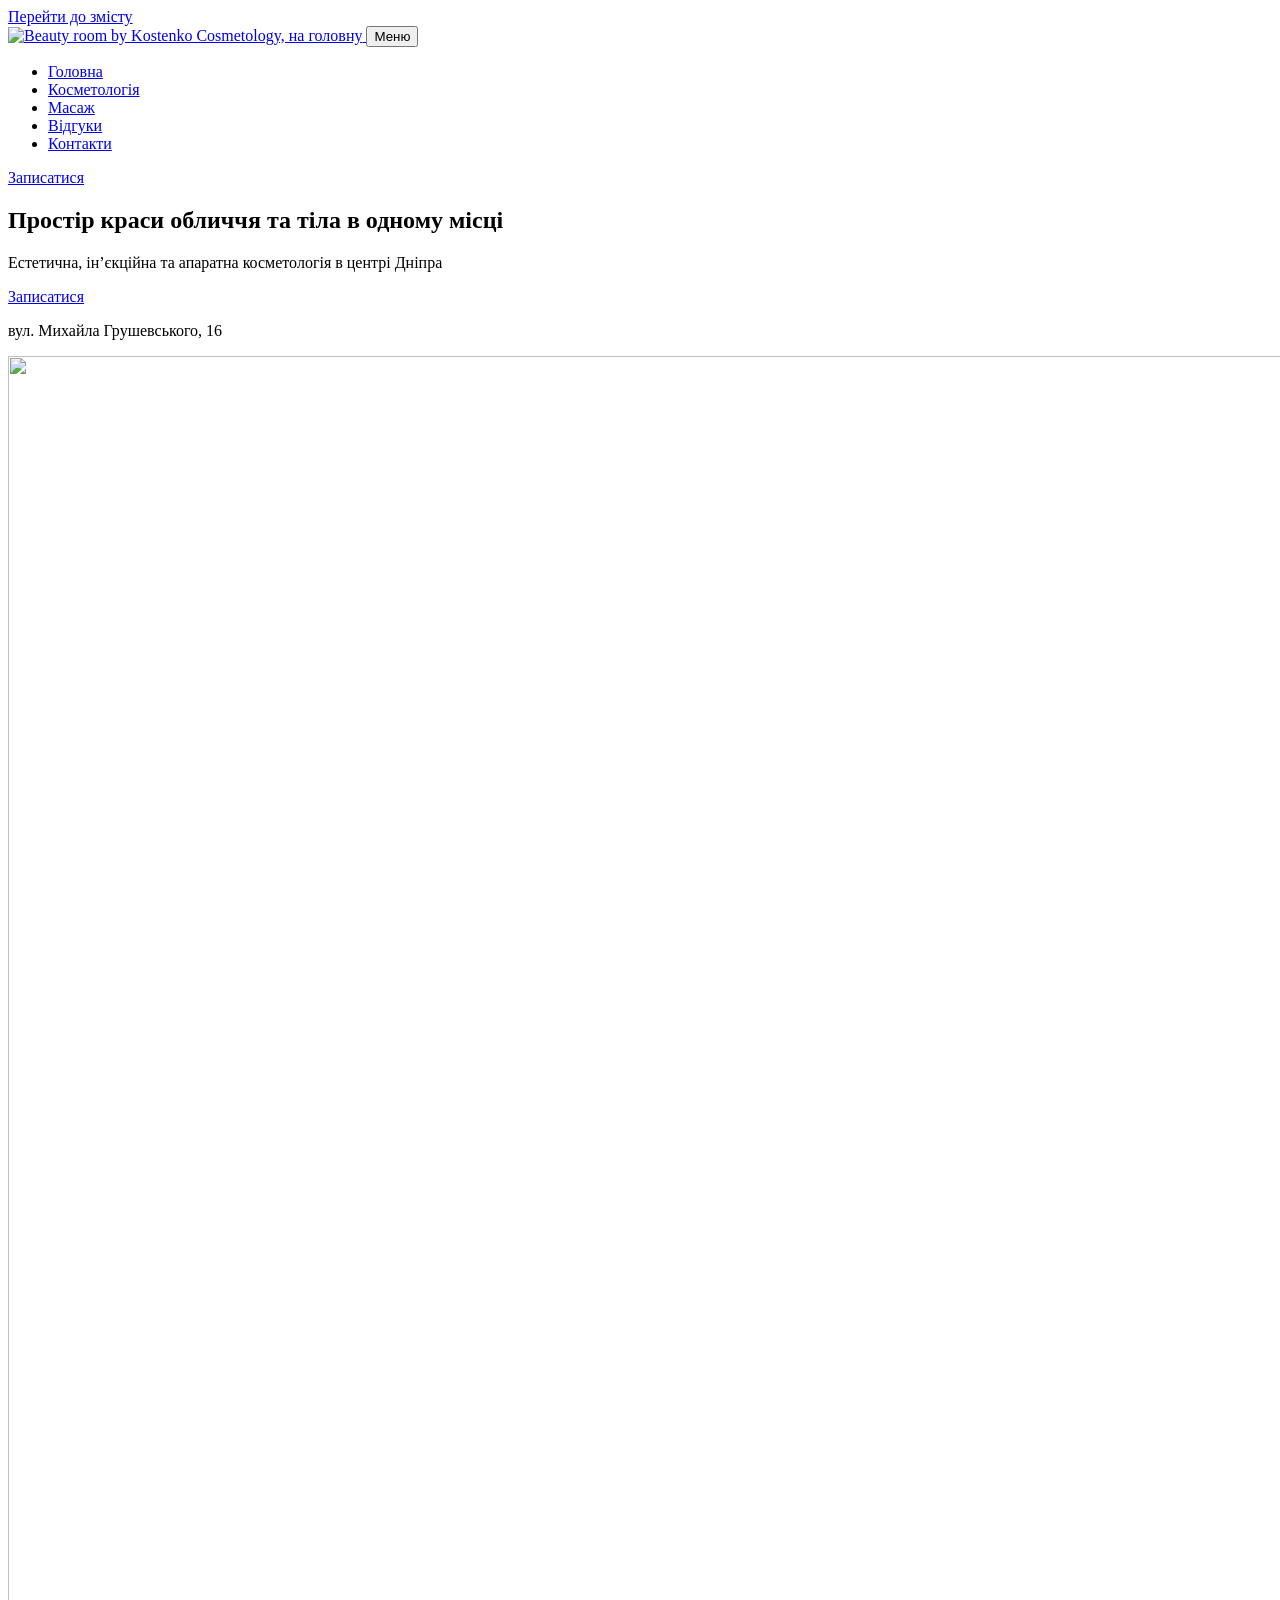
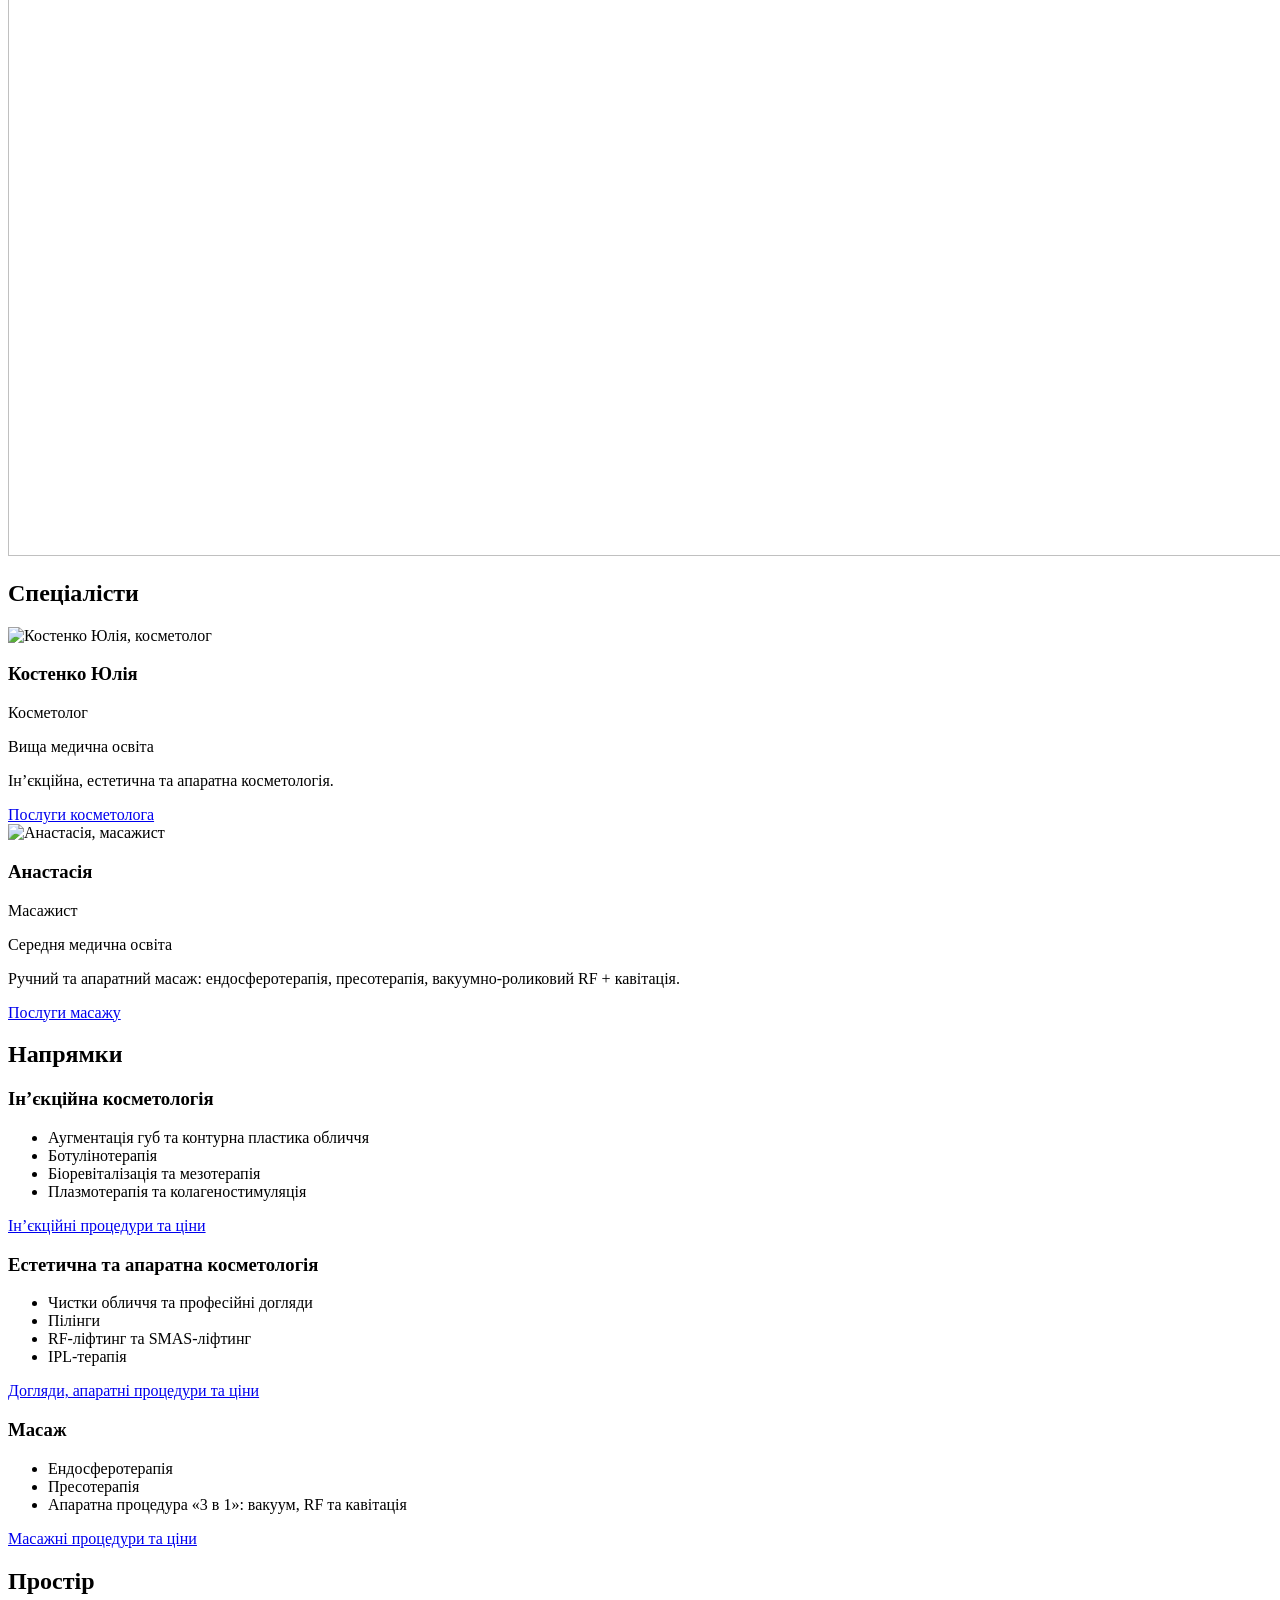
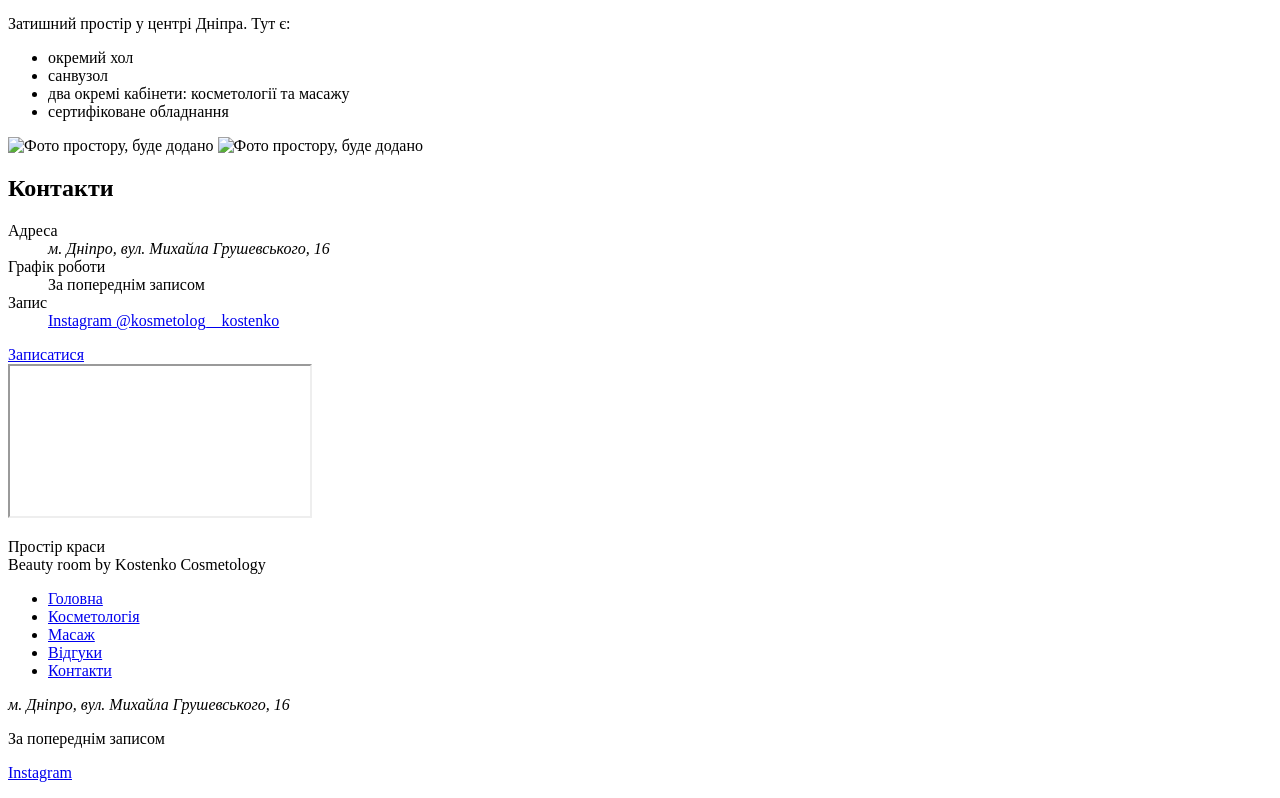
==== index.html @ b7d463d9 "Add files via upload" ====
<!DOCTYPE html>
<html lang="uk">
<head>
  <meta charset="utf-8">
  <meta name="viewport" content="width=device-width, initial-scale=1">
  <title>Косметологія та масаж у центрі Дніпра | Beauty room by Kostenko Cosmetology</title>
  <meta name="description" content="Простір краси обличчя та тіла в одному місці. Естетична, ін’єкційна та апаратна косметологія і масаж у центрі Дніпра, вул. Михайла Грушевського, 16.">
  <meta name="theme-color" content="#236B52">

  <meta property="og:type" content="website">
  <meta property="og:locale" content="uk_UA">
  <meta property="og:site_name" content="Простір краси «Beauty room by Kostenko Cosmetology»">
  <meta property="og:title" content="Простір краси обличчя та тіла в одному місці">
  <meta property="og:description" content="Естетична, ін’єкційна та апаратна косметологія в центрі Дніпра. Масаж. Запис в Instagram.">
  <!-- TODO: после выбора домена добавить og:url, og:image (абсолютные адреса) и canonical -->

  <link rel="icon" href="favicon.svg" type="image/svg+xml">
  <link rel="preconnect" href="https://fonts.googleapis.com">
  <link rel="preconnect" href="https://fonts.gstatic.com" crossorigin>
  <link href="https://fonts.googleapis.com/css2?family=Commissioner:wght@400;500;600&family=Oranienbaum&display=swap" rel="stylesheet">
  <link rel="stylesheet" href="css/style.css">

  <script>document.documentElement.classList.add('js');</script>
  <script src="js/main.js" defer></script>

  <script type="application/ld+json">
  {
    "@context": "https://schema.org",
    "@type": "BeautySalon",
    "name": "Простір краси «Beauty room by Kostenko Cosmetology»",
    "address": {
      "@type": "PostalAddress",
      "streetAddress": "вул. Михайла Грушевського, 16",
      "addressLocality": "Дніпро",
      "addressCountry": "UA"
    },
    "sameAs": ["https://www.instagram.com/kosmetolog__kostenko"]
  }
  </script>
</head>
<body>
  <a class="skip-link" href="#main">Перейти до змісту</a>

  <!-- Шапка: одинаковая на всех 5 страницах, меняется только aria-current -->
  <header class="site-header">
    <div class="container header-inner">
      <a class="logo" href="index.html">
        <img src="images/logo.png" alt="Beauty room by Kostenko Cosmetology, на головну" width="1800" height="1800">
      </a>
      <button class="nav-toggle" type="button" aria-expanded="false" aria-controls="site-nav">
        <span class="nav-toggle-bars" aria-hidden="true"></span>
        <span class="visually-hidden">Меню</span>
      </button>
      <nav class="site-nav" id="site-nav" aria-label="Основне меню">
        <ul>
          <li><a href="index.html" aria-current="page">Головна</a></li>
          <li><a href="cosmetology.html">Косметологія</a></li>
          <li><a href="massage.html">Масаж</a></li>
          <li><a href="reviews.html">Відгуки</a></li>
          <li><a href="contacts.html">Контакти</a></li>
        </ul>
      </nav>
      <a class="btn btn-gold header-cta" href="https://www.instagram.com/kosmetolog__kostenko" target="_blank" rel="noopener">Записатися</a>
    </div>
  </header>

  <main id="main">
    <section class="hero">
      <div class="container hero-inner">
        <div class="hero-text">
          <h1>Простір краси обличчя та&nbsp;тіла в&nbsp;одному місці</h1>
          <p class="hero-lead">Естетична, ін’єкційна та апаратна косметологія в&nbsp;центрі&nbsp;Дніпра</p>
          <a class="btn btn-gold btn-large" href="https://www.instagram.com/kosmetolog__kostenko" target="_blank" rel="noopener">Записатися</a>
          <p class="hero-address">вул. Михайла Грушевського, 16</p>
        </div>
        <div class="hero-mark" aria-hidden="true">
          <div class="logo-crop">
            <img src="images/logo.png" alt="" width="1800" height="1800">
          </div>
        </div>
      </div>
    </section>

    <section class="section" aria-labelledby="team-title">
      <div class="container">
        <h2 id="team-title">Спеціалісти</h2>
        <div class="team">
          <article class="person person-lead">
            <img src="images/yulia.jpg" alt="Костенко Юлія, косметолог" width="800" height="1000" loading="lazy">
            <div class="person-body">
              <h3>Костенко Юлія</h3>
              <p class="person-role">Косметолог</p>
              <p class="person-edu">Вища медична освіта</p>
              <p>Ін’єкційна, естетична та апаратна косметологія.</p>
              <a class="btn btn-primary" href="cosmetology.html">Послуги косметолога</a>
            </div>
          </article>
          <article class="person">
            <img src="images/anastasia.jpg" alt="Анастасія, масажист" width="800" height="1000" loading="lazy">
            <div class="person-body">
              <h3>Анастасія</h3>
              <p class="person-role">Масажист</p>
              <p class="person-edu">Середня медична освіта</p>
              <p>Ручний та апаратний масаж: ендосферотерапія, пресотерапія, вакуумно-роликовий RF&nbsp;+ кавітація.</p>
              <a class="btn btn-outline" href="massage.html">Послуги масажу</a>
            </div>
          </article>
        </div>
      </div>
    </section>

    <section class="section section-mint" aria-labelledby="services-title">
      <div class="container">
        <h2 id="services-title">Напрямки</h2>
        <div class="directions">
          <article class="direction">
            <h3>Ін’єкційна косметологія</h3>
            <ul>
              <li>Аугментація губ та контурна пластика обличчя</li>
              <li>Ботулінотерапія</li>
              <li>Біоревіталізація та мезотерапія</li>
              <li>Плазмотерапія та колагеностимуляція</li>
            </ul>
            <a class="text-link" href="cosmetology.html#injections">Ін’єкційні процедури та ціни</a>
          </article>
          <article class="direction">
            <h3>Естетична та апаратна косметологія</h3>
            <ul>
              <li>Чистки обличчя та професійні догляди</li>
              <li>Пілінги</li>
              <li><span class="nowrap">RF-ліфтинг</span> та <span class="nowrap">SMAS-ліфтинг</span></li>
              <li>IPL-терапія</li>
            </ul>
            <a class="text-link" href="cosmetology.html#aesthetic">Догляди, апаратні процедури та ціни</a>
          </article>
          <article class="direction">
            <h3>Масаж</h3>
            <ul>
              <li>Ендосферотерапія</li>
              <li>Пресотерапія</li>
              <li>Апаратна процедура «3&nbsp;в&nbsp;1»: вакуум, RF та кавітація</li>
            </ul>
            <a class="text-link" href="massage.html">Масажні процедури та ціни</a>
          </article>
        </div>
      </div>
    </section>

    <section class="section" aria-labelledby="space-title">
      <div class="container space">
        <div class="space-text">
          <h2 id="space-title">Простір</h2>
          <p>Затишний простір у&nbsp;центрі Дніпра. Тут є:</p>
          <ul class="space-list">
            <li>окремий хол</li>
            <li>санвузол</li>
            <li>два окремі кабінети: косметології та масажу</li>
            <li>сертифіковане обладнання</li>
          </ul>
        </div>
        <div class="space-photos">
          <img src="images/space-1.jpg" alt="Фото простору, буде додано" width="1200" height="900" loading="lazy">
          <img src="images/space-2.jpg" alt="Фото простору, буде додано" width="1200" height="900" loading="lazy">
        </div>
      </div>
    </section>

    <section class="section section-mint" aria-labelledby="contacts-title">
      <div class="container contacts">
        <div class="contacts-info">
          <h2 id="contacts-title">Контакти</h2>
          <dl>
            <dt>Адреса</dt>
            <dd><address>м.&nbsp;Дніпро, вул. Михайла Грушевського, 16</address></dd>
            <dt>Графік роботи</dt>
            <!-- TODO: при необходимости добавить точные часы -->
            <dd class="schedule">За попереднім записом</dd>
            <dt>Запис</dt>
            <dd><a href="https://www.instagram.com/kosmetolog__kostenko" target="_blank" rel="noopener">Instagram @kosmetolog__kostenko</a></dd>
          </dl>
          <!-- TODO: Telegram — раскомментировать, когда будет ссылка
          <a href="https://t.me/...">Telegram</a> -->
          <!-- TODO: телефон — раскомментировать, когда будет номер
          <a href="tel:+380...">+380 ...</a> -->
          <a class="btn btn-primary" href="https://www.instagram.com/kosmetolog__kostenko" target="_blank" rel="noopener">Записатися</a>
        </div>
        <div class="map">
          <iframe src="https://www.google.com/maps?q=%D0%94%D0%BD%D1%96%D0%BF%D1%80%D0%BE%2C%20%D0%B2%D1%83%D0%BB.%20%D0%9C%D0%B8%D1%85%D0%B0%D0%B9%D0%BB%D0%B0%20%D0%93%D1%80%D1%83%D1%88%D0%B5%D0%B2%D1%81%D1%8C%D0%BA%D0%BE%D0%B3%D0%BE%2C%2016&amp;hl=uk&amp;output=embed" title="Карта: Дніпро, вул. Михайла Грушевського, 16" loading="lazy" referrerpolicy="no-referrer-when-downgrade"></iframe>
        </div>
      </div>
    </section>
  </main>

  <!-- Футер: одинаковый на всех 5 страницах, меняется только aria-current -->
  <footer class="site-footer">
    <div class="container footer-inner">
      <div>
        <p class="footer-name">Простір краси<br><span lang="en">Beauty room by Kostenko Cosmetology</span></p>
      </div>
      <nav aria-label="Меню в підвалі">
        <ul>
          <li><a href="index.html" aria-current="page">Головна</a></li>
          <li><a href="cosmetology.html">Косметологія</a></li>
          <li><a href="massage.html">Масаж</a></li>
          <li><a href="reviews.html">Відгуки</a></li>
          <li><a href="contacts.html">Контакти</a></li>
        </ul>
      </nav>
      <div class="footer-contacts">
        <address>м.&nbsp;Дніпро, вул. Михайла Грушевського, 16</address>
        <!-- TODO: при необходимости добавить точные часы -->
        <p>За попереднім записом</p>
        <p><a href="https://www.instagram.com/kosmetolog__kostenko" target="_blank" rel="noopener">Instagram</a></p>
        <!-- TODO: Telegram — раскомментировать, когда будет ссылка
        <a href="https://t.me/...">Telegram</a> -->
        <!-- TODO: телефон — раскомментировать, когда будет номер
        <a href="tel:+380...">+380 ...</a> -->
      </div>
    </div>
  </footer>
</body>
</html>
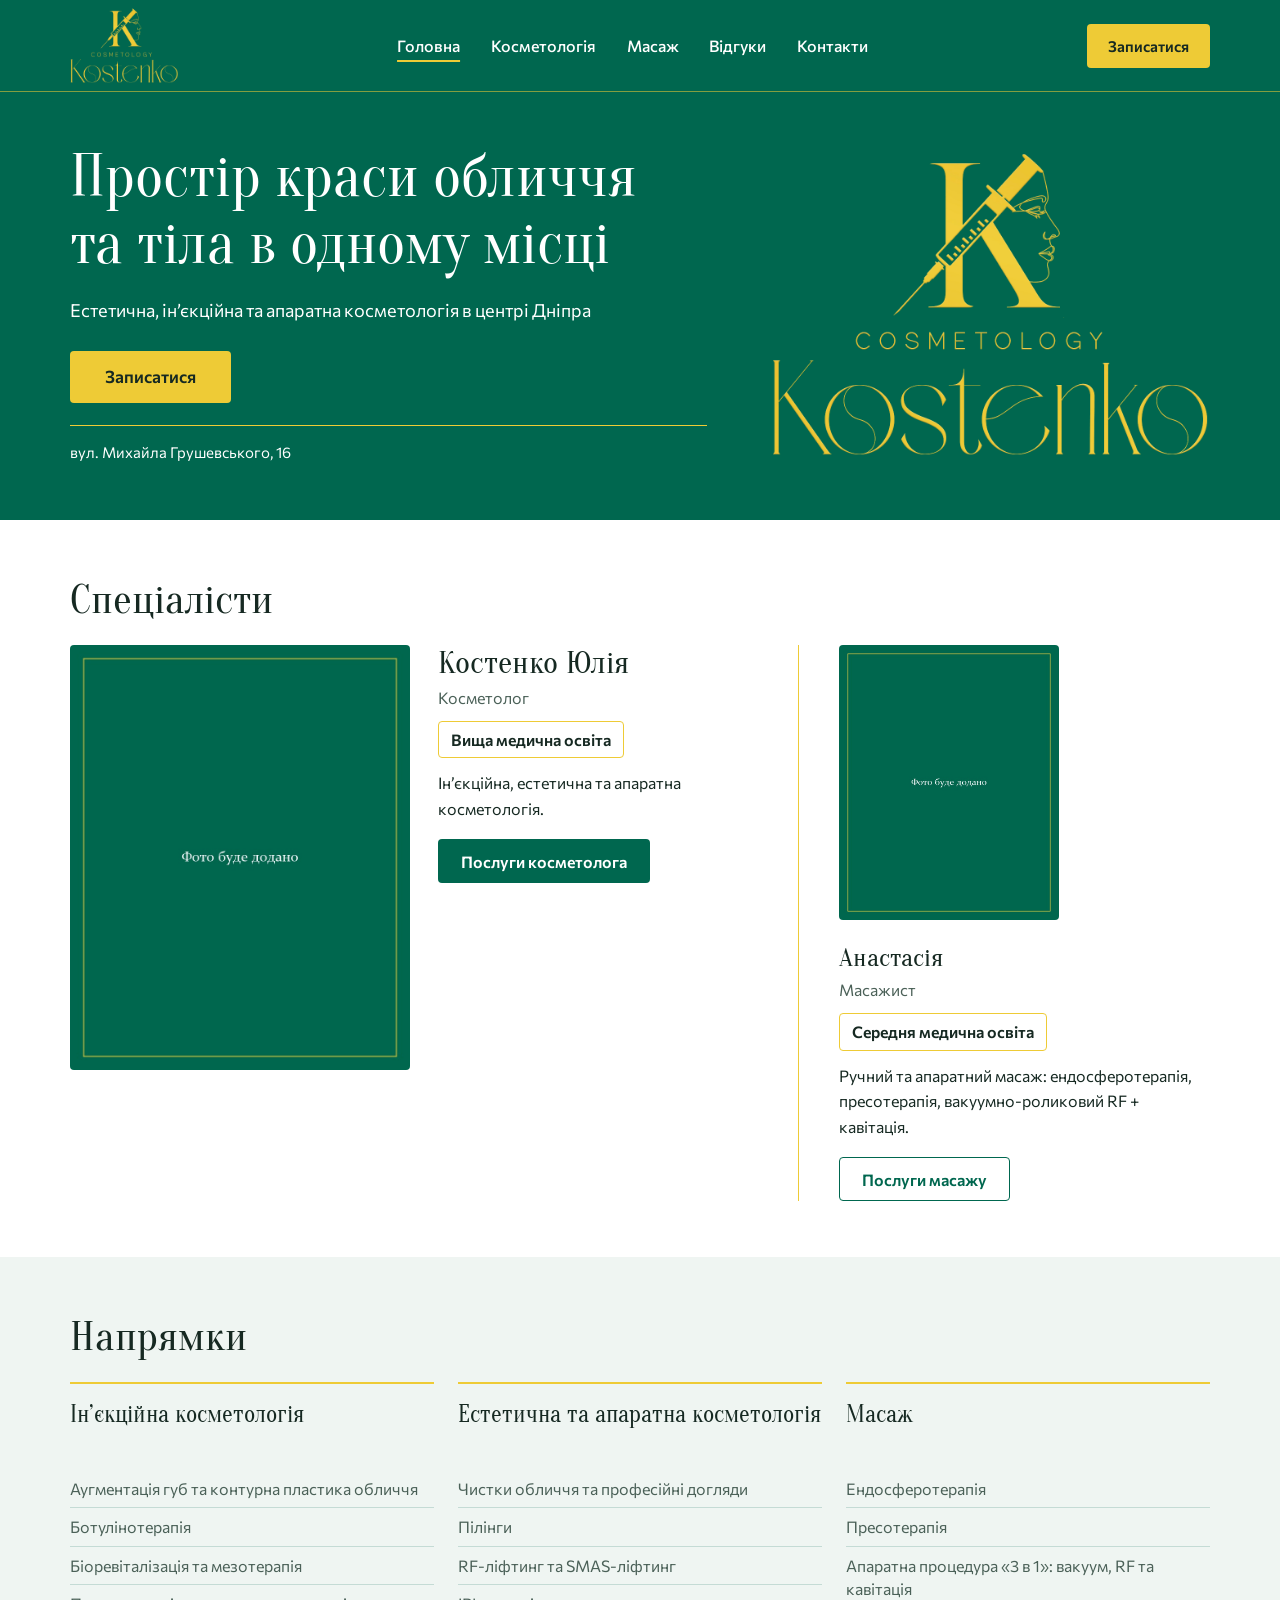
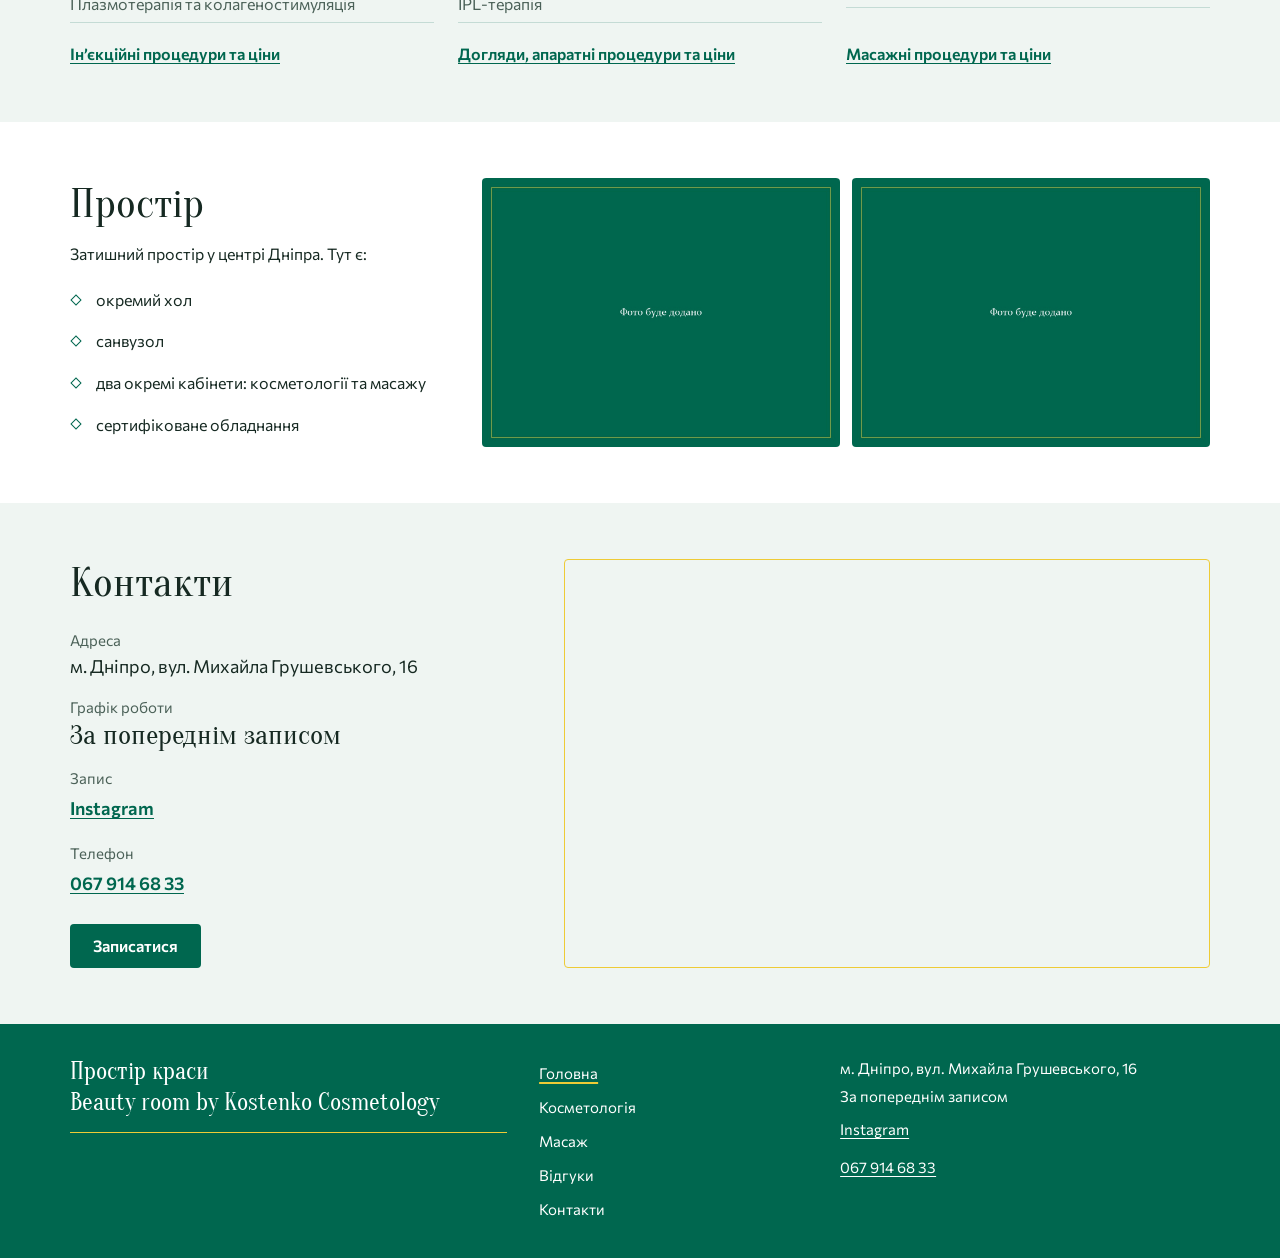
==== commit b83e93ff: "Add files via upload" ====
--- a/index.html
+++ b/index.html
@@ -5,7 +5,7 @@
   <meta name="viewport" content="width=device-width, initial-scale=1">
   <title>Косметологія та масаж у центрі Дніпра | Beauty room by Kostenko Cosmetology</title>
   <meta name="description" content="Простір краси обличчя та тіла в одному місці. Естетична, ін’єкційна та апаратна косметологія і масаж у центрі Дніпра, вул. Михайла Грушевського, 16.">
-  <meta name="theme-color" content="#236B52">
+  <meta name="theme-color" content="#00674F">
 
   <meta property="og:type" content="website">
   <meta property="og:locale" content="uk_UA">
@@ -34,6 +34,7 @@
       "addressLocality": "Дніпро",
       "addressCountry": "UA"
     },
+    "telephone": "+380679146833",
     "sameAs": ["https://www.instagram.com/kosmetolog__kostenko"]
   }
   </script>
@@ -176,12 +177,12 @@
             <!-- TODO: при необходимости добавить точные часы -->
             <dd class="schedule">За попереднім записом</dd>
             <dt>Запис</dt>
-            <dd><a href="https://www.instagram.com/kosmetolog__kostenko" target="_blank" rel="noopener">Instagram @kosmetolog__kostenko</a></dd>
+            <dd><a href="https://www.instagram.com/kosmetolog__kostenko" target="_blank" rel="noopener">Instagram</a></dd>
+            <dt>Телефон</dt>
+            <dd><a href="tel:+380679146833">067&nbsp;914&nbsp;68&nbsp;33</a></dd>
           </dl>
           <!-- TODO: Telegram — раскомментировать, когда будет ссылка
           <a href="https://t.me/...">Telegram</a> -->
-          <!-- TODO: телефон — раскомментировать, когда будет номер
-          <a href="tel:+380...">+380 ...</a> -->
           <a class="btn btn-primary" href="https://www.instagram.com/kosmetolog__kostenko" target="_blank" rel="noopener">Записатися</a>
         </div>
         <div class="map">
@@ -211,10 +212,9 @@
         <!-- TODO: при необходимости добавить точные часы -->
         <p>За попереднім записом</p>
         <p><a href="https://www.instagram.com/kosmetolog__kostenko" target="_blank" rel="noopener">Instagram</a></p>
+        <p><a href="tel:+380679146833">067&nbsp;914&nbsp;68&nbsp;33</a></p>
         <!-- TODO: Telegram — раскомментировать, когда будет ссылка
         <a href="https://t.me/...">Telegram</a> -->
-        <!-- TODO: телефон — раскомментировать, когда будет номер
-        <a href="tel:+380...">+380 ...</a> -->
       </div>
     </div>
   </footer>
--- a/css/style.css
+++ b/css/style.css
@@ -0,0 +1,531 @@
+/* Простір краси · Beauty room by Kostenko Cosmetology
+   Общий стиль всех страниц. Mobile-first. Палитра v3 (смарагд + насыщенное золото). */
+
+:root {
+  --emerald-main: #00674F;
+  --emerald-hover: #007A5E;
+  --bg-white: #FFFFFF;
+  --bg-mint: #EFF5F2;
+  --text-main: #162922;
+  --text-muted: #4B6158;
+  --gold-main: #EECB36;
+  --gold-hover: #DBB824;
+
+  --font-display: "Oranienbaum", "Palatino Linotype", "Book Antiqua", Georgia, serif;
+  --font-text: "Commissioner", "Segoe UI", system-ui, -apple-system, Roboto, Arial, sans-serif;
+
+  --container: 1140px;
+  --gutter: 20px;
+  --section-space: 44px;
+  --radius: 4px;
+  --header-h: 80px; /* высота закреплённой шапки */
+}
+
+*, *::before, *::after { box-sizing: border-box; }
+
+html { -webkit-text-size-adjust: 100%; text-size-adjust: 100%; }
+
+body {
+  margin: 0;
+  background: var(--bg-white);
+  color: var(--text-main);
+  font-family: var(--font-text);
+  font-size: 1rem;
+  line-height: 1.6;
+}
+
+img { display: block; max-width: 100%; height: auto; }
+
+h1, h2, h3 {
+  margin: 0;
+  font-family: var(--font-display);
+  font-weight: 400;
+  line-height: 1.12;
+  text-wrap: balance;
+}
+
+h1 { font-size: clamp(2.25rem, 1.5rem + 3.4vw, 3.75rem); }
+h2 { font-size: clamp(2rem, 1.65rem + 1.5vw, 2.625rem); margin-bottom: 22px; }
+h3 { font-size: 1.625rem; }
+
+p { margin: 0 0 12px; }
+ul { margin: 0; padding: 0; }
+address { font-style: normal; }
+
+a { color: var(--emerald-main); text-underline-offset: 3px; }
+/* --emerald-hover предназначен для фона; ссылка при hover не меняет цвет */
+a:hover { text-decoration-thickness: 2px; }
+
+:focus-visible { outline: 3px solid var(--emerald-main); outline-offset: 3px; }
+.site-header :focus-visible,
+.hero :focus-visible,
+.site-footer :focus-visible { outline-color: var(--bg-white); }
+
+.container {
+  width: 100%;
+  max-width: calc(var(--container) + 2 * var(--gutter));
+  margin: 0 auto;
+  padding: 0 var(--gutter);
+}
+
+.section { padding: var(--section-space) 0; }
+.section-mint { background: var(--bg-mint); }
+
+.nowrap { white-space: nowrap; }
+
+.visually-hidden {
+  position: absolute;
+  width: 1px;
+  height: 1px;
+  overflow: hidden;
+  clip-path: inset(50%);
+  white-space: nowrap;
+}
+
+.skip-link {
+  position: absolute;
+  left: 8px;
+  top: -80px;
+  z-index: 200;
+  padding: 10px 16px;
+  background: var(--bg-white);
+  border-radius: var(--radius);
+}
+.skip-link:focus { top: 8px; }
+
+/* ---------- Кнопки ---------- */
+.btn {
+  display: inline-flex;
+  align-items: center;
+  justify-content: center;
+  min-height: 44px;
+  padding: 10px 22px;
+  border: 1px solid transparent;
+  border-radius: var(--radius);
+  font-weight: 600;
+  line-height: 1.2;
+  text-align: center;
+  text-decoration: none;
+  transition: background-color .15s, color .15s;
+}
+.btn-large { min-height: 52px; padding: 14px 34px; font-size: 1.0625rem; }
+.btn-gold { background: var(--gold-main); color: var(--text-main); }
+.btn-gold:hover { background: var(--gold-hover); color: var(--text-main); }
+.btn-primary { background: var(--emerald-main); color: var(--bg-white); }
+.btn-primary:hover { background: var(--emerald-hover); color: var(--bg-white); }
+.btn-outline { border-color: var(--emerald-main); color: var(--emerald-main); }
+.btn-outline:hover { background: var(--emerald-main); color: var(--bg-white); }
+
+/* ---------- Логотип ----------
+   Файл 1800×1800 с большими прозрачными полями. Поля обрезаются здесь,
+   сам файл не меняется. Видимая область: x 388–1464, y 516–1264. */
+.logo, .logo-crop {
+  display: block;
+  position: relative;
+  overflow: hidden;
+  aspect-ratio: 1076 / 748;
+}
+.logo img, .logo-crop img {
+  width: 167.29%;
+  max-width: none;
+  margin-left: -36.06%;
+  margin-top: -47.96%;
+  /* основное золото файла #E2CA63 с фильтром даёт тот же тон, что --gold-main */
+  filter: saturate(1.45);
+}
+
+/* ---------- Шапка ---------- */
+.site-header {
+  position: sticky;
+  top: 0;
+  z-index: 100;
+  background: var(--emerald-main);
+  color: var(--bg-white);
+  border-bottom: 1px solid rgba(238, 203, 54, .55);
+}
+
+/* Якоря и фокус не прячутся под закреплённой шапкой */
+main[id], main [id] { scroll-margin-top: var(--header-h); }
+main a, main button, main summary { scroll-margin-top: var(--header-h); }
+
+.header-inner {
+  display: flex;
+  flex-wrap: wrap;
+  align-items: center;
+  column-gap: 8px;
+  padding-top: 8px;
+  padding-bottom: 8px;
+}
+
+.logo { flex: none; width: 86px; margin-right: auto; }
+
+.header-cta { order: 2; padding-left: 14px; padding-right: 14px; font-size: .9375rem; }
+
+.nav-toggle {
+  display: none;
+  order: 3;
+  width: 44px;
+  height: 44px;
+  padding: 0;
+  background: transparent;
+  border: 1px solid var(--gold-main);
+  border-radius: var(--radius);
+  color: var(--bg-white);
+  cursor: pointer;
+}
+.js .nav-toggle { display: grid; place-items: center; }
+
+.nav-toggle-bars,
+.nav-toggle-bars::before,
+.nav-toggle-bars::after {
+  display: block;
+  width: 20px;
+  height: 2px;
+  background: currentColor;
+}
+.nav-toggle-bars { position: relative; }
+.nav-toggle-bars::before,
+.nav-toggle-bars::after { content: ""; position: absolute; left: 0; }
+.nav-toggle-bars::before { top: -6px; }
+.nav-toggle-bars::after { top: 6px; }
+.nav-toggle[aria-expanded="true"] .nav-toggle-bars { background: transparent; }
+.nav-toggle[aria-expanded="true"] .nav-toggle-bars::before { top: 0; background: var(--bg-white); transform: rotate(45deg); }
+.nav-toggle[aria-expanded="true"] .nav-toggle-bars::after { top: 0; background: var(--bg-white); transform: rotate(-45deg); }
+
+/* Без JS меню всегда раскрыто */
+.site-nav { order: 4; width: 100%; }
+.js .site-nav { display: none; }
+.js .site-nav.is-open {
+  display: block;
+  /* на низком экране открытое меню прокручивается внутри закреплённой шапки */
+  max-height: calc(100vh - var(--header-h));
+  max-height: calc(100dvh - var(--header-h));
+  overflow-y: auto;
+}
+/* Без JS меню всегда раскрыто, поэтому на узком экране шапку не закрепляем */
+html:not(.js) .site-header { position: static; }
+
+.site-nav ul { list-style: none; padding-top: 8px; }
+.site-nav a {
+  display: block;
+  padding: 11px 2px;
+  border-top: 1px solid rgba(255, 255, 255, .18);
+  color: var(--bg-white);
+  font-weight: 500;
+  text-decoration: none;
+}
+.site-nav a:hover { color: var(--bg-white); background: var(--emerald-hover); }
+.site-nav a[aria-current="page"] {
+  text-decoration: underline;
+  text-decoration-color: var(--gold-main);
+  text-decoration-thickness: 2px;
+  text-underline-offset: 8px;
+}
+
+/* ---------- Первый экран ---------- */
+.hero {
+  background: var(--emerald-main);
+  color: var(--bg-white);
+}
+.hero-inner { padding-top: 36px; padding-bottom: 40px; }
+.hero h1 { max-width: 15em; }
+.hero-lead { max-width: 30em; margin: 18px 0 26px; font-size: 1.125rem; }
+.hero .btn-large { width: 100%; }
+.hero-address {
+  margin: 22px 0 0;
+  padding-top: 14px;
+  border-top: 1px solid var(--gold-main);
+  font-size: .9375rem;
+}
+.hero-mark { display: none; }
+
+/* ---------- Спеціалісти ---------- */
+.team { display: grid; gap: 28px; }
+
+.person {
+  display: grid;
+  align-content: start;
+  gap: 16px;
+}
+.person img { width: 100%; max-width: 360px; aspect-ratio: 4 / 5; object-fit: cover; border-radius: var(--radius); }
+.person h3 { margin-bottom: 4px; }
+.person-lead h3 { font-size: 2rem; }
+.person-role { margin-bottom: 10px; color: var(--text-muted); }
+.person-edu {
+  display: inline-block;
+  padding: 5px 12px;
+  border: 1px solid var(--gold-main);
+  border-radius: var(--radius);
+  font-weight: 600;
+}
+.person-body .btn { margin-top: 6px; }
+.person-body p:not(.person-edu) { max-width: 34em; }
+
+/* ---------- Напрямки ---------- */
+.directions { display: grid; gap: 28px; }
+
+.direction {
+  display: flex;
+  flex-direction: column;
+  padding-top: 18px;
+  border-top: 2px solid var(--gold-main);
+}
+.direction h3 { margin-bottom: 14px; }
+.direction ul { list-style: none; margin-bottom: 18px; color: var(--text-muted); }
+.direction li { padding: 7px 0; border-bottom: 1px solid rgba(0, 103, 79, .18); line-height: 1.45; }
+.direction .text-link { margin-top: auto; font-weight: 600; }
+
+/* ---------- Простір ---------- */
+.space { display: grid; gap: 24px; }
+.space h2 { margin-bottom: 14px; }
+.space-list { list-style: none; }
+.space-list li { position: relative; padding: 8px 0 8px 26px; }
+.space-list li::before {
+  content: "";
+  position: absolute;
+  left: 2px;
+  top: calc(8px + .8em - 4px);
+  width: 8px;
+  height: 8px;
+  border: 1px solid var(--emerald-main);
+  transform: rotate(45deg);
+}
+.space-photos { display: grid; gap: 12px; }
+.space-photos img { width: 100%; aspect-ratio: 4 / 3; object-fit: cover; border-radius: var(--radius); }
+
+/* ---------- Контакти ---------- */
+.contacts { display: grid; gap: 24px; }
+.contacts dl { margin: 0 0 22px; }
+.contacts dt { color: var(--text-muted); font-size: .9375rem; }
+.contacts dd { margin: 0 0 14px; font-size: 1.125rem; overflow-wrap: anywhere; }
+.contacts .schedule { font-family: var(--font-display); font-size: 1.75rem; line-height: 1.2; }
+.contacts dd a { display: inline-block; padding: 4px 0; font-weight: 600; }
+.contacts .btn { width: 100%; }
+
+.map { min-height: 300px; }
+.map iframe {
+  display: block;
+  width: 100%;
+  height: 100%;
+  min-height: 300px;
+  border: 1px solid var(--gold-main);
+  border-radius: var(--radius);
+}
+
+/* ---------- Шапка внутренних страниц ---------- */
+.page-head { padding: 32px 0 36px; background: var(--bg-mint); }
+.page-head p { max-width: 38em; }
+.page-head h1 { margin-bottom: 12px; }
+.page-head .btn { margin-top: 8px; }
+.page-head-grid { display: grid; gap: 24px; }
+.page-head-photo { width: 100%; max-width: 200px; aspect-ratio: 4 / 5; object-fit: cover; border-radius: var(--radius); }
+.edu {
+  display: inline-block;
+  padding: 5px 12px;
+  border: 1px solid var(--gold-main);
+  border-radius: var(--radius);
+  background: var(--bg-white);
+  font-weight: 600;
+}
+
+/* ---------- Каталог: вкладки ---------- */
+.catalog { padding-top: 28px; padding-bottom: 48px; } /* боковые отступы задаёт .container */
+.narrow { max-width: calc(860px + 2 * var(--gutter)); }
+
+.tabs { display: flex; flex-wrap: wrap; gap: 8px; margin-bottom: 24px; }
+.tab {
+  display: inline-flex;
+  align-items: center;
+  min-height: 44px;
+  padding: 8px 16px;
+  border: 1px solid var(--emerald-main);
+  border-radius: var(--radius);
+  font-weight: 600;
+  line-height: 1.2;
+  text-decoration: none;
+}
+.tab:hover { background: var(--bg-mint); }
+.tab[aria-selected="true"] { background: var(--emerald-main); color: var(--bg-white); }
+
+.tab-panel + .tab-panel { margin-top: 40px; }
+.tabs-ready .tab-panel + .tab-panel { margin-top: 0; }
+.tab-panel h2 { margin-bottom: 14px; }
+.panel-note { color: var(--text-muted); }
+.panel-cta { margin-top: 24px; }
+
+/* ---------- Фото процедур под прайсом ---------- */
+.gallery { margin-top: 32px; }
+.gallery h3 { margin-bottom: 12px; font-size: 1.375rem; }
+.gallery-grid { display: grid; grid-template-columns: repeat(2, minmax(0, 1fr)); gap: 10px; list-style: none; }
+.gallery-grid figure { margin: 0; }
+.gallery-grid img { width: 100%; aspect-ratio: 4 / 5; object-fit: cover; border-radius: var(--radius); }
+.gallery-grid figcaption { margin-top: 6px; text-align: center; font-size: .9375rem; color: var(--text-muted); }
+
+/* ---------- Каталог: аккордеоны ---------- */
+.acc { border-top: 1px solid rgba(0, 103, 79, .3); }
+.acc:last-of-type { border-bottom: 1px solid rgba(0, 103, 79, .3); }
+.acc summary {
+  display: flex;
+  align-items: center;
+  justify-content: space-between;
+  gap: 16px;
+  min-height: 56px;
+  padding: 12px 4px;
+  cursor: pointer;
+  list-style: none;
+}
+.acc summary::-webkit-details-marker { display: none; }
+.acc summary::after {
+  content: "";
+  flex: none;
+  width: 9px;
+  height: 9px;
+  margin-right: 4px;
+  border-right: 2px solid var(--emerald-main);
+  border-bottom: 2px solid var(--emerald-main);
+  transform: rotate(45deg);
+}
+.acc[open] summary::after { transform: rotate(225deg); }
+.acc summary:hover { background: var(--bg-mint); }
+.acc summary h3 { font-size: 1.375rem; line-height: 1.2; }
+.acc-body { padding: 0 4px 20px; }
+.acc-body > p { max-width: 62ch; color: var(--text-muted); }
+.acc-body h4 { margin: 18px 0 4px; font-size: 1rem; font-weight: 600; line-height: 1.4; }
+.acc-body h4 + p { margin-bottom: 4px; color: var(--text-muted); }
+
+.price-list { list-style: none; }
+.price-list li {
+  display: flex;
+  align-items: baseline;
+  justify-content: space-between;
+  gap: 4px 16px;
+  flex-wrap: wrap;
+  padding: 10px 0;
+  border-bottom: 1px solid rgba(0, 103, 79, .16);
+}
+.service { flex: 1 1 200px; min-width: 0; }
+.service-meta { display: block; color: var(--text-muted); font-size: .875rem; }
+.price { margin-left: auto; font-weight: 600; white-space: nowrap; }
+
+.acc-body > .term, .term {
+  margin: 12px 0 0;
+  padding: 9px 14px;
+  border-left: 3px solid var(--gold-main);
+  background: var(--bg-mint);
+  color: var(--text-main);
+}
+.term .price { margin-left: 0; }
+
+/* ---------- Відгуки та сторінка контактів ---------- */
+.lead-block { max-width: 34em; }
+.lead-block p { font-size: 1.125rem; }
+.contacts-page h1 { margin-bottom: 22px; }
+
+/* ---------- Сетка отзывов: скриншоты не обрезаются, сохраняют свои пропорции ---------- */
+[hidden] { display: none !important; }
+.reviews-grid { display: grid; grid-template-columns: repeat(2, minmax(0, 1fr)); align-items: start; gap: 12px; }
+.review { margin: 0; }
+.review img { width: 100%; height: auto; border-radius: var(--radius); }
+
+/* ---------- Футер ---------- */
+.site-footer {
+  background: var(--emerald-main);
+  color: var(--bg-white);
+  padding: 32px 0;
+  font-size: .9375rem;
+}
+.footer-inner { display: grid; gap: 22px; }
+.footer-name {
+  margin: 0;
+  padding-bottom: 14px;
+  border-bottom: 1px solid var(--gold-main);
+  font-family: var(--font-display);
+  font-size: 1.5rem;
+  line-height: 1.3;
+}
+.site-footer ul { list-style: none; columns: 2; }
+.site-footer a { display: inline-block; padding: 5px 0; color: var(--bg-white); }
+.site-footer a:hover { color: var(--bg-white); text-decoration-thickness: 2px; }
+.site-footer nav a { text-decoration-color: transparent; }
+.site-footer nav a:hover { text-decoration-color: currentColor; }
+.site-footer nav a[aria-current="page"] { text-decoration-color: var(--gold-main); text-decoration-thickness: 2px; }
+.footer-contacts p { margin: 4px 0 0; }
+
+/* ---------- ≥ 390px ---------- */
+@media (min-width: 390px) {
+  .header-inner { column-gap: 12px; }
+  .header-cta { padding-left: 20px; padding-right: 20px; }
+}
+
+/* ---------- ≥ 640px ---------- */
+@media (min-width: 640px) {
+  .hero .btn-large,
+  .contacts .btn { width: auto; }
+
+  .person { grid-template-columns: minmax(0, 240px) minmax(0, 1fr); gap: 24px; }
+
+  .space-photos { grid-template-columns: 1fr 1fr; }
+
+  .gallery-grid { grid-template-columns: repeat(4, minmax(0, 1fr)); gap: 12px; }
+}
+
+/* ---------- ≥ 768px ---------- */
+@media (min-width: 768px) {
+  :root { --gutter: 32px; --section-space: 56px; }
+
+  .hero-inner {
+    display: grid;
+    grid-template-columns: minmax(0, 1.35fr) minmax(0, 1fr);
+    align-items: center;
+    gap: 32px;
+    padding-top: 52px;
+    padding-bottom: 56px;
+  }
+  .hero-mark { display: block; }
+  .hero-mark .logo-crop { width: 100%; max-width: 440px; margin-left: auto; }
+
+  .page-head-grid { grid-template-columns: minmax(0, 1fr) 240px; align-items: center; gap: 40px; }
+  .reviews-grid { grid-template-columns: repeat(3, minmax(0, 1fr)); gap: 20px; }
+
+  .directions { grid-template-columns: repeat(3, minmax(0, 1fr)); gap: 24px; }
+  .direction h3 { font-size: 1.5rem; min-height: 2.24em; }
+
+  .contacts { grid-template-columns: minmax(0, 1fr) minmax(0, 1.4fr); gap: 32px; }
+  .contacts .btn { justify-self: start; }
+
+  .footer-inner { grid-template-columns: 1.3fr .8fr 1.1fr; gap: 32px; }
+  .site-footer ul { columns: 1; }
+}
+
+/* ---------- ≥ 920px: полное меню в одну строку ---------- */
+@media (min-width: 920px) {
+  :root { --header-h: 96px; }
+  html:not(.js) .site-header { position: sticky; }
+  .js .site-nav.is-open { max-height: none; overflow: visible; }
+  .header-inner { flex-wrap: nowrap; column-gap: 20px; }
+  .logo { width: 108px; margin-right: 0; }
+  .js .nav-toggle { display: none; }
+  .site-nav,
+  .js .site-nav { display: block; order: 1; flex: 1; width: auto; }
+  .site-nav ul { display: flex; justify-content: center; gap: clamp(14px, 2.4vw, 34px); padding: 0; }
+  .site-nav a { padding: 10px 0; border: 0; }
+  .site-nav a:hover { background: transparent; text-decoration: underline; text-underline-offset: 8px; }
+}
+
+/* ---------- ≥ 1024px ---------- */
+@media (min-width: 1024px) {
+  .team { grid-template-columns: minmax(0, 1.65fr) minmax(0, 1fr); gap: 48px; align-items: start; }
+  .person-lead { grid-template-columns: minmax(0, 340px) minmax(0, 1fr); gap: 28px; }
+  .person:not(.person-lead) { grid-template-columns: 1fr; padding-left: 40px; border-left: 1px solid var(--gold-main); }
+  .person:not(.person-lead) img { max-width: 220px; }
+
+  .space { grid-template-columns: minmax(0, 1fr) minmax(0, 2fr); gap: 48px; align-items: center; }
+}
+
+@media (prefers-reduced-motion: reduce) {
+  *, *::before, *::after {
+    animation: none !important;
+    transition: none !important;
+    scroll-behavior: auto !important;
+  }
+}
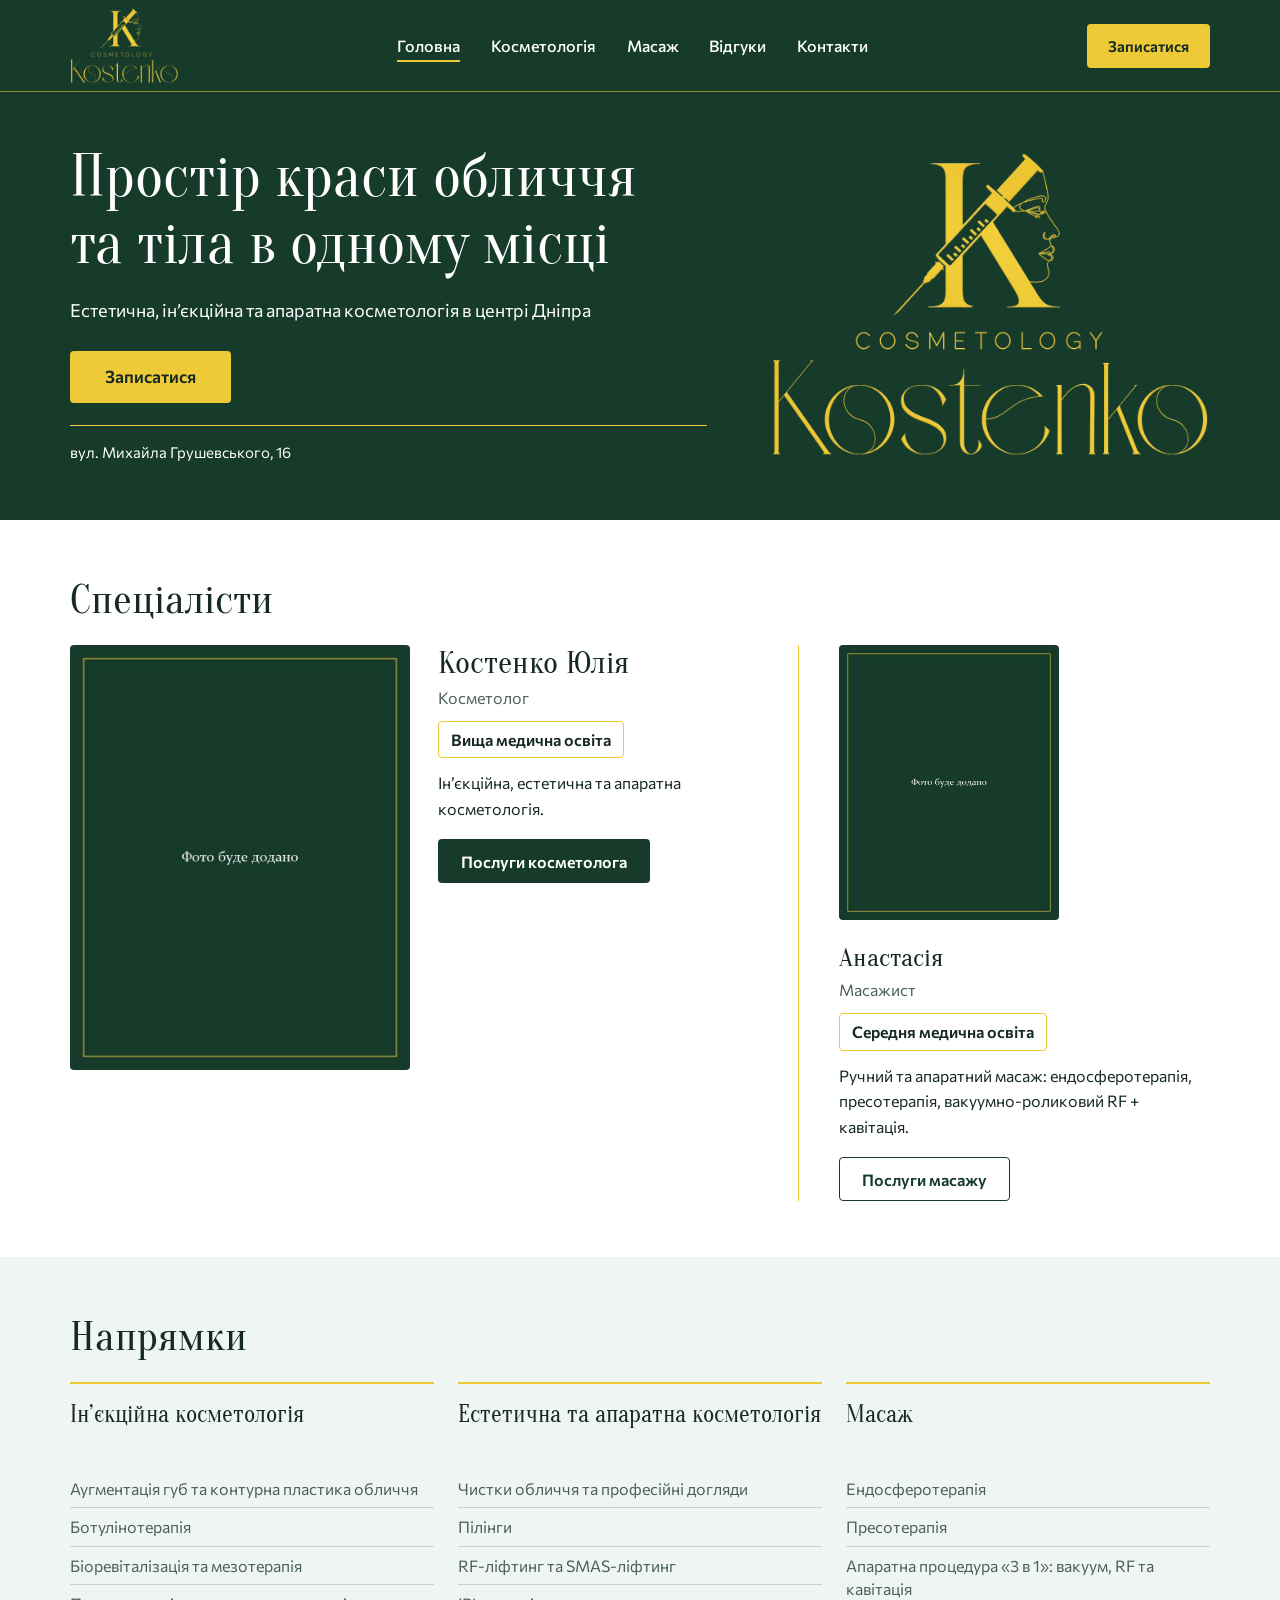
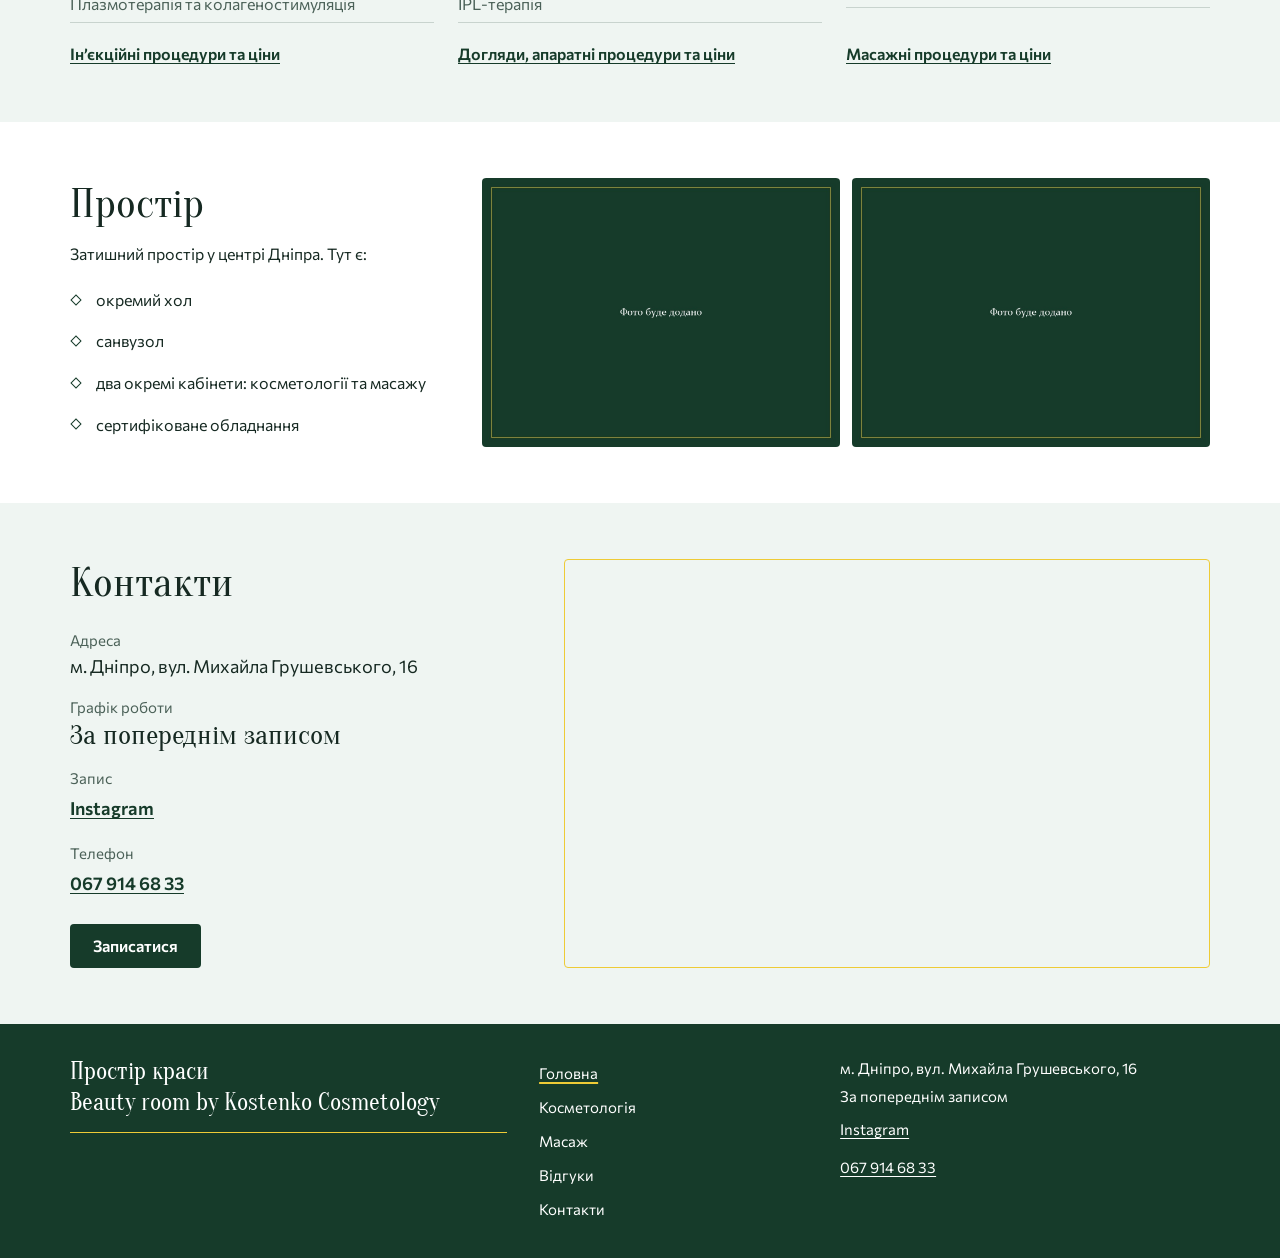
==== commit dd26c939: "Add files via upload" ====
--- a/index.html
+++ b/index.html
@@ -5,7 +5,7 @@
   <meta name="viewport" content="width=device-width, initial-scale=1">
   <title>Косметологія та масаж у центрі Дніпра | Beauty room by Kostenko Cosmetology</title>
   <meta name="description" content="Простір краси обличчя та тіла в одному місці. Естетична, ін’єкційна та апаратна косметологія і масаж у центрі Дніпра, вул. Михайла Грушевського, 16.">
-  <meta name="theme-color" content="#00674F">
+  <meta name="theme-color" content="#163B2A">
 
   <meta property="og:type" content="website">
   <meta property="og:locale" content="uk_UA">
--- a/css/style.css
+++ b/css/style.css
@@ -1,9 +1,9 @@
 /* Простір краси · Beauty room by Kostenko Cosmetology
-   Общий стиль всех страниц. Mobile-first. Палитра v3 (смарагд + насыщенное золото). */
+   Общий стиль всех страниц. Mobile-first. Палитра v4 (тёмный зелёный + золото логотипа). */
 
 :root {
-  --emerald-main: #00674F;
-  --emerald-hover: #007A5E;
+  --emerald-main: #163B2A;
+  --emerald-hover: #23573F;
   --bg-white: #FFFFFF;
   --bg-mint: #EFF5F2;
   --text-main: #162922;
@@ -272,7 +272,7 @@
 }
 .direction h3 { margin-bottom: 14px; }
 .direction ul { list-style: none; margin-bottom: 18px; color: var(--text-muted); }
-.direction li { padding: 7px 0; border-bottom: 1px solid rgba(0, 103, 79, .18); line-height: 1.45; }
+.direction li { padding: 7px 0; border-bottom: 1px solid rgba(22, 59, 42, .18); line-height: 1.45; }
 .direction .text-link { margin-top: auto; font-weight: 600; }
 
 /* ---------- Простір ---------- */
@@ -362,8 +362,8 @@
 .gallery-grid figcaption { margin-top: 6px; text-align: center; font-size: .9375rem; color: var(--text-muted); }
 
 /* ---------- Каталог: аккордеоны ---------- */
-.acc { border-top: 1px solid rgba(0, 103, 79, .3); }
-.acc:last-of-type { border-bottom: 1px solid rgba(0, 103, 79, .3); }
+.acc { border-top: 1px solid rgba(22, 59, 42, .3); }
+.acc:last-of-type { border-bottom: 1px solid rgba(22, 59, 42, .3); }
 .acc summary {
   display: flex;
   align-items: center;
@@ -401,7 +401,7 @@
   gap: 4px 16px;
   flex-wrap: wrap;
   padding: 10px 0;
-  border-bottom: 1px solid rgba(0, 103, 79, .16);
+  border-bottom: 1px solid rgba(22, 59, 42, .16);
 }
 .service { flex: 1 1 200px; min-width: 0; }
 .service-meta { display: block; color: var(--text-muted); font-size: .875rem; }
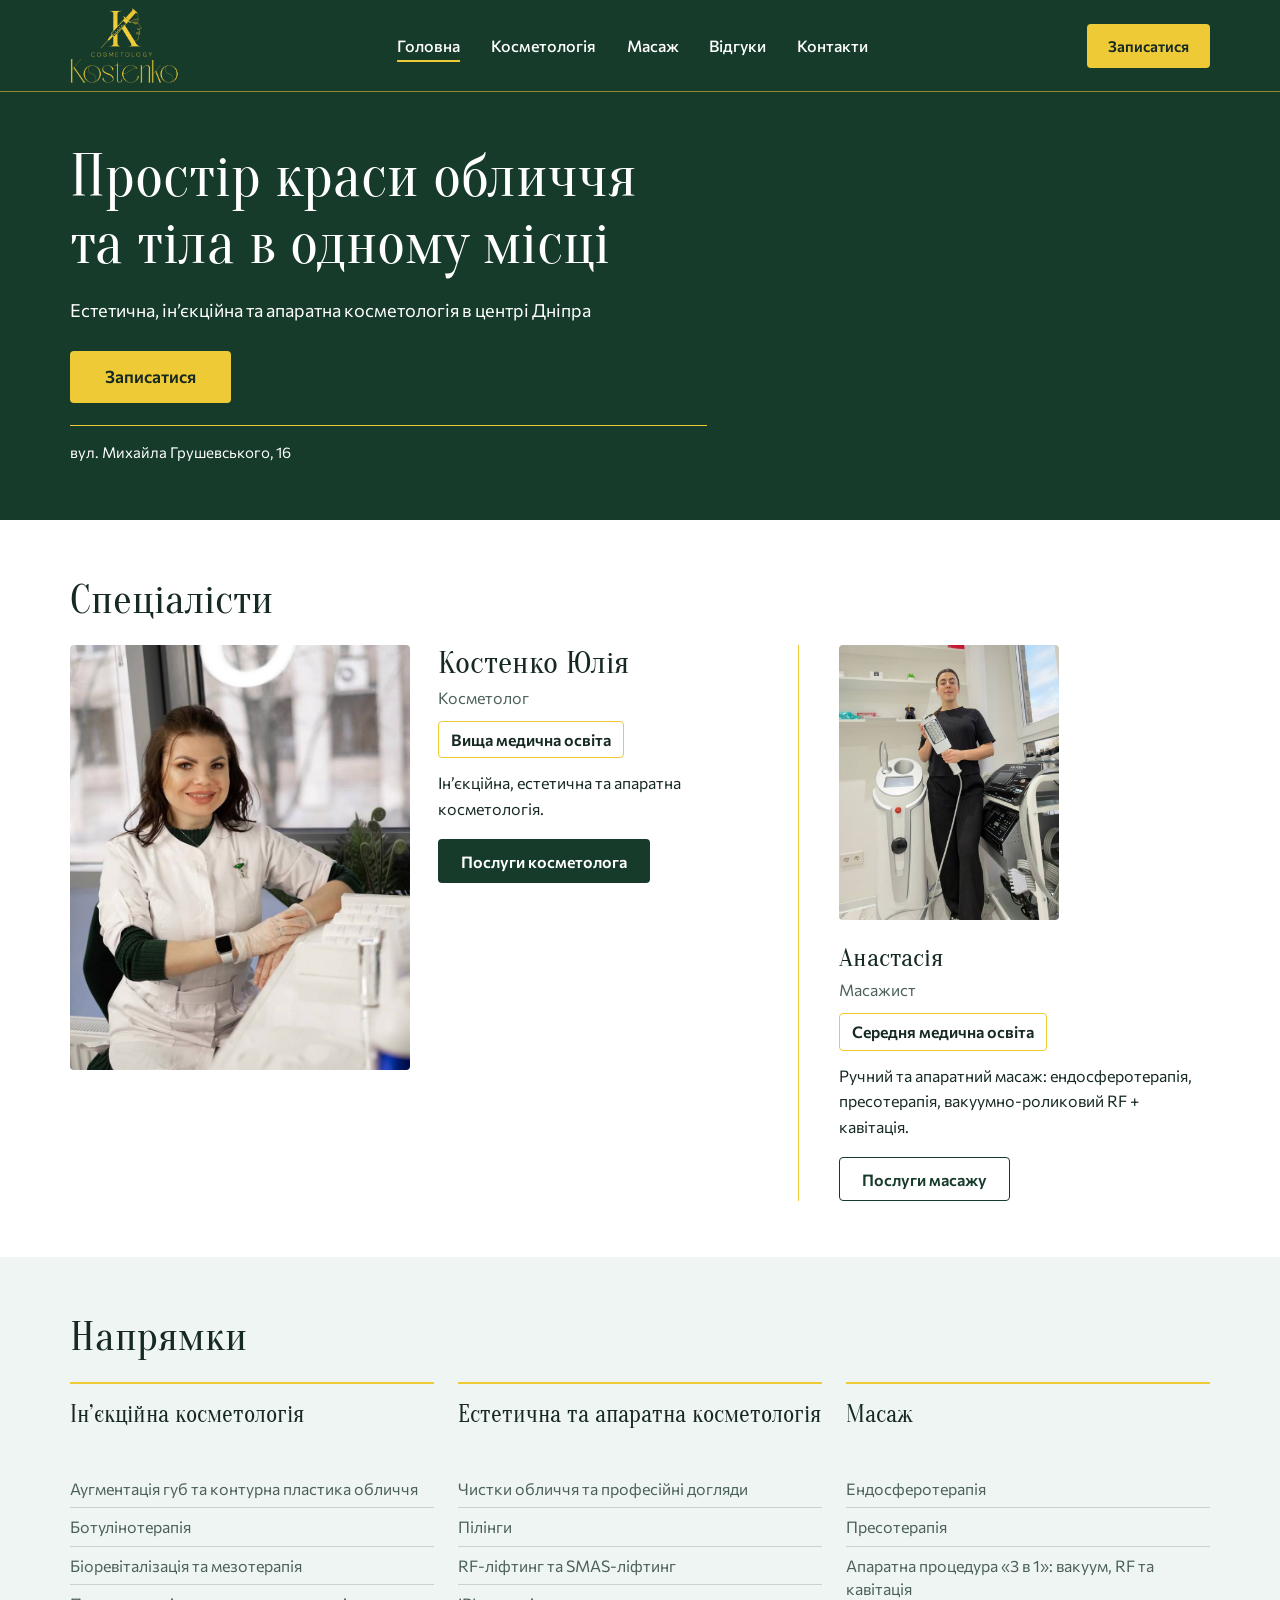
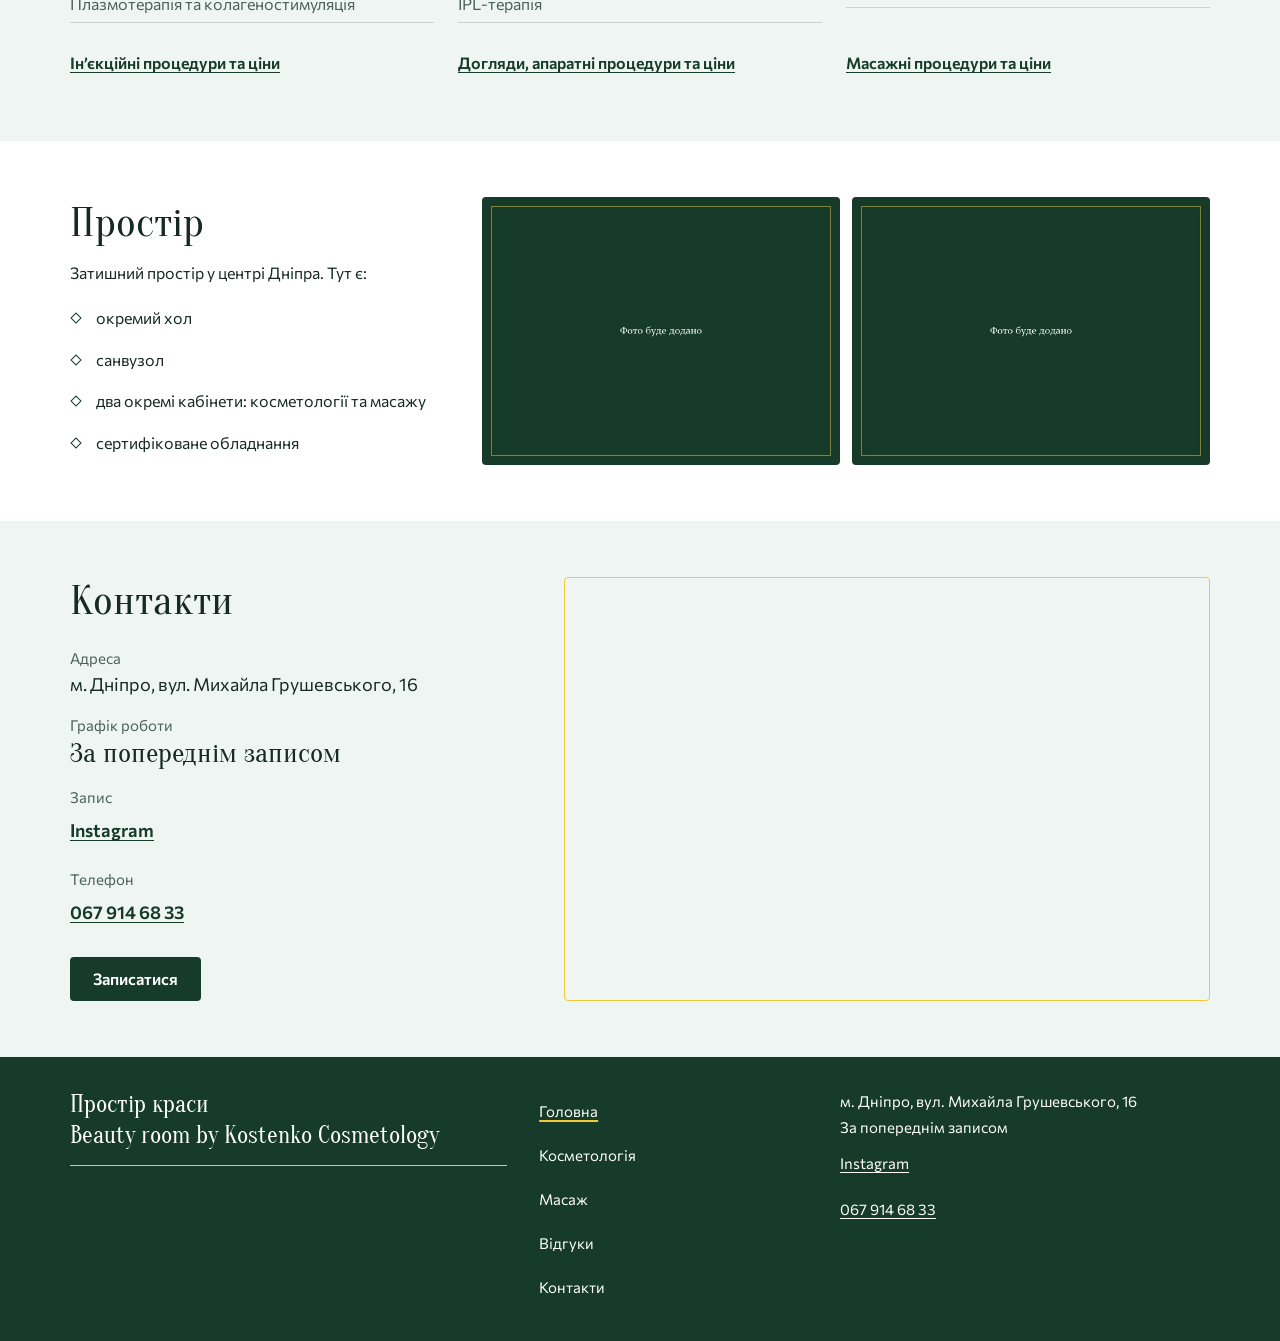
==== commit 03f7f8cd: "Add files via upload" ====
--- a/index.html
+++ b/index.html
@@ -46,7 +46,7 @@
   <header class="site-header">
     <div class="container header-inner">
       <a class="logo" href="index.html">
-        <img src="images/logo.png" alt="Beauty room by Kostenko Cosmetology, на головну" width="1800" height="1800">
+        <img src="images/logo-small.png" alt="Beauty room by Kostenko Cosmetology, на головну" width="540" height="540">
       </a>
       <button class="nav-toggle" type="button" aria-expanded="false" aria-controls="site-nav">
         <span class="nav-toggle-bars" aria-hidden="true"></span>
@@ -72,11 +72,11 @@
           <h1>Простір краси обличчя та&nbsp;тіла в&nbsp;одному місці</h1>
           <p class="hero-lead">Естетична, ін’єкційна та апаратна косметологія в&nbsp;центрі&nbsp;Дніпра</p>
           <a class="btn btn-gold btn-large" href="https://www.instagram.com/kosmetolog__kostenko" target="_blank" rel="noopener">Записатися</a>
-          <p class="hero-address">вул. Михайла Грушевського, 16</p>
+          <p class="hero-address">вул. Михайла Грушевського,&nbsp;16</p>
         </div>
         <div class="hero-mark" aria-hidden="true">
           <div class="logo-crop">
-            <img src="images/logo.png" alt="" width="1800" height="1800">
+            <picture><source media="(max-width: 767px)" srcset="images/logo-small.png"><img src="images/logo.png" alt="" width="1800" height="1800"></picture>
           </div>
         </div>
       </div>
@@ -172,7 +172,7 @@
           <h2 id="contacts-title">Контакти</h2>
           <dl>
             <dt>Адреса</dt>
-            <dd><address>м.&nbsp;Дніпро, вул. Михайла Грушевського, 16</address></dd>
+            <dd><address>м.&nbsp;Дніпро, вул. Михайла Грушевського,&nbsp;16</address></dd>
             <dt>Графік роботи</dt>
             <!-- TODO: при необходимости добавить точные часы -->
             <dd class="schedule">За попереднім записом</dd>
@@ -208,7 +208,7 @@
         </ul>
       </nav>
       <div class="footer-contacts">
-        <address>м.&nbsp;Дніпро, вул. Михайла Грушевського, 16</address>
+        <address>м.&nbsp;Дніпро, вул. Михайла Грушевського,&nbsp;16</address>
         <!-- TODO: при необходимости добавить точные часы -->
         <p>За попереднім записом</p>
         <p><a href="https://www.instagram.com/kosmetolog__kostenko" target="_blank" rel="noopener">Instagram</a></p>
--- a/css/style.css
+++ b/css/style.css
@@ -273,7 +273,7 @@
 .direction h3 { margin-bottom: 14px; }
 .direction ul { list-style: none; margin-bottom: 18px; color: var(--text-muted); }
 .direction li { padding: 7px 0; border-bottom: 1px solid rgba(22, 59, 42, .18); line-height: 1.45; }
-.direction .text-link { margin-top: auto; font-weight: 600; }
+.direction .text-link { display: inline-flex; align-items: center; align-self: flex-start; min-height: 44px; margin-top: auto; font-weight: 600; }
 
 /* ---------- Простір ---------- */
 .space { display: grid; gap: 24px; }
@@ -299,7 +299,7 @@
 .contacts dt { color: var(--text-muted); font-size: .9375rem; }
 .contacts dd { margin: 0 0 14px; font-size: 1.125rem; overflow-wrap: anywhere; }
 .contacts .schedule { font-family: var(--font-display); font-size: 1.75rem; line-height: 1.2; }
-.contacts dd a { display: inline-block; padding: 4px 0; font-weight: 600; }
+.contacts dd a { display: inline-flex; align-items: center; min-height: 44px; font-weight: 600; }
 .contacts .btn { width: 100%; }
 
 .map { min-height: 300px; }
@@ -318,7 +318,7 @@
 .page-head h1 { margin-bottom: 12px; }
 .page-head .btn { margin-top: 8px; }
 .page-head-grid { display: grid; gap: 24px; }
-.page-head-photo { width: 100%; max-width: 200px; aspect-ratio: 4 / 5; object-fit: cover; border-radius: var(--radius); }
+.page-head-photo { width: 100%; max-width: 132px; aspect-ratio: 4 / 5; object-fit: cover; border-radius: var(--radius); }
 .edu {
   display: inline-block;
   padding: 5px 12px;
@@ -357,6 +357,8 @@
 .gallery { margin-top: 32px; }
 .gallery h3 { margin-bottom: 12px; font-size: 1.375rem; }
 .gallery-grid { display: grid; grid-template-columns: repeat(2, minmax(0, 1fr)); gap: 10px; list-style: none; }
+/* Три фото: на телефоне третье по центру, на широком экране три в ряд */
+.gallery-grid-three li:last-child { grid-column: 1 / -1; justify-self: center; width: calc(50% - 5px); }
 .gallery-grid figure { margin: 0; }
 .gallery-grid img { width: 100%; aspect-ratio: 4 / 5; object-fit: cover; border-radius: var(--radius); }
 .gallery-grid figcaption { margin-top: 6px; text-align: center; font-size: .9375rem; color: var(--text-muted); }
@@ -444,12 +446,12 @@
   line-height: 1.3;
 }
 .site-footer ul { list-style: none; columns: 2; }
-.site-footer a { display: inline-block; padding: 5px 0; color: var(--bg-white); }
+.site-footer a { display: inline-flex; align-items: center; min-width: 44px; min-height: 44px; color: var(--bg-white); }
 .site-footer a:hover { color: var(--bg-white); text-decoration-thickness: 2px; }
 .site-footer nav a { text-decoration-color: transparent; }
 .site-footer nav a:hover { text-decoration-color: currentColor; }
 .site-footer nav a[aria-current="page"] { text-decoration-color: var(--gold-main); text-decoration-thickness: 2px; }
-.footer-contacts p { margin: 4px 0 0; }
+.footer-contacts p { margin: 2px 0 0; }
 
 /* ---------- ≥ 390px ---------- */
 @media (min-width: 390px) {
@@ -467,6 +469,8 @@
   .space-photos { grid-template-columns: 1fr 1fr; }
 
   .gallery-grid { grid-template-columns: repeat(4, minmax(0, 1fr)); gap: 12px; }
+  .gallery-grid-three { grid-template-columns: repeat(3, minmax(0, 1fr)); }
+  .gallery-grid-three li:last-child { grid-column: auto; width: auto; justify-self: stretch; }
 }
 
 /* ---------- ≥ 768px ---------- */
@@ -485,6 +489,7 @@
   .hero-mark .logo-crop { width: 100%; max-width: 440px; margin-left: auto; }
 
   .page-head-grid { grid-template-columns: minmax(0, 1fr) 240px; align-items: center; gap: 40px; }
+  .page-head-photo { max-width: 200px; }
   .reviews-grid { grid-template-columns: repeat(3, minmax(0, 1fr)); gap: 20px; }
 
   .directions { grid-template-columns: repeat(3, minmax(0, 1fr)); gap: 24px; }
